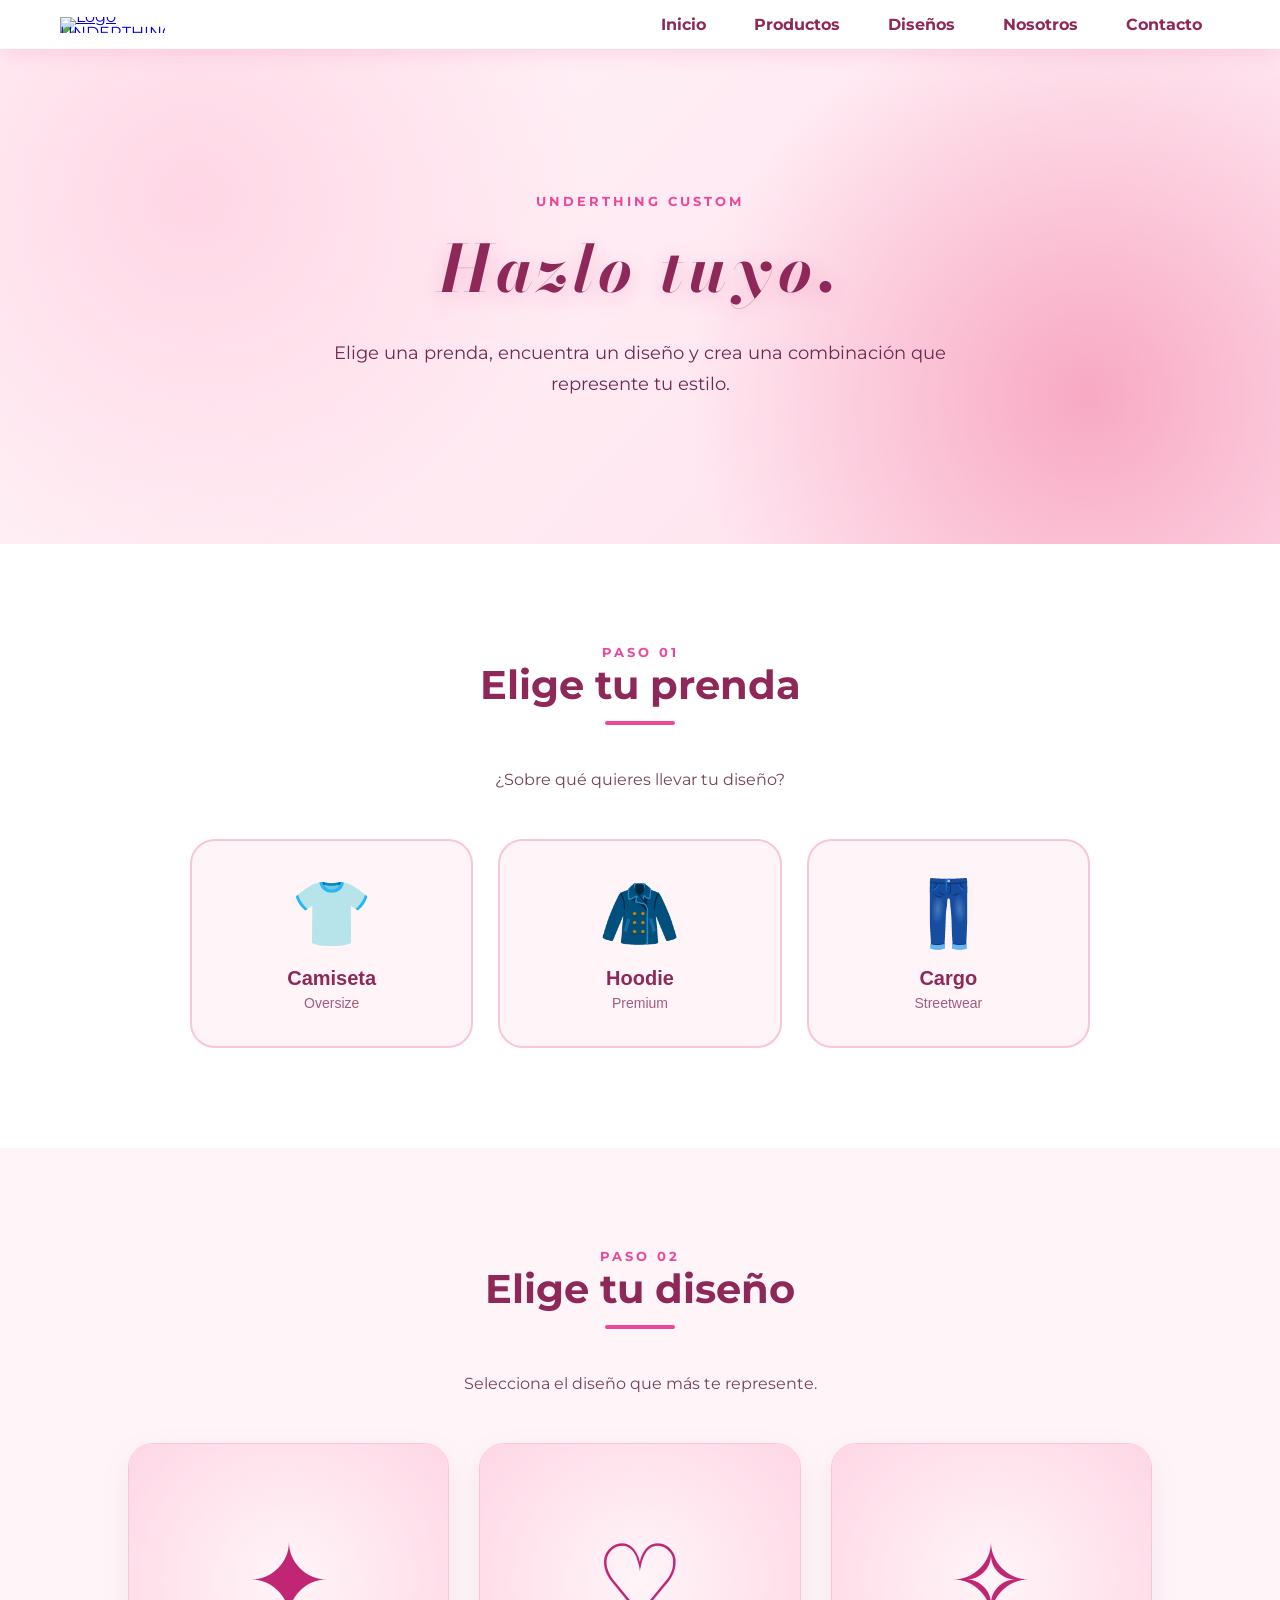
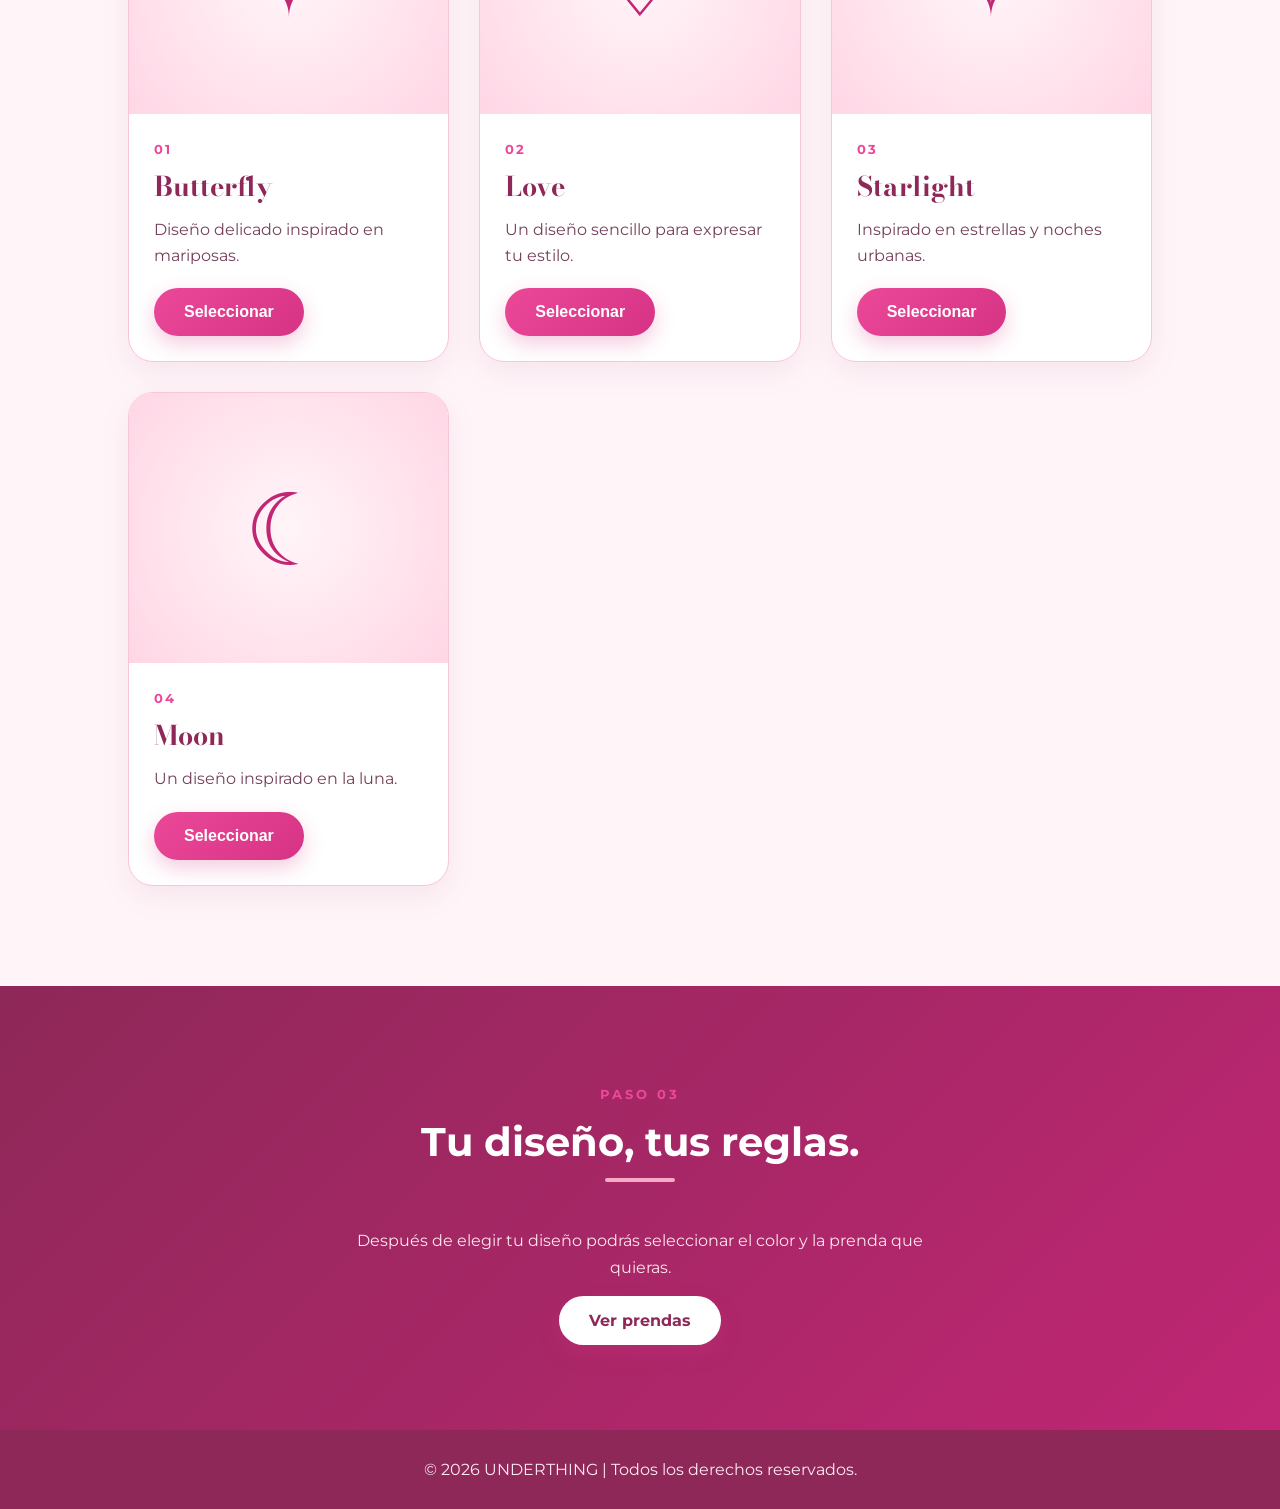
==== diseños.html @ ba946a66 "Actualización página UnderThing" ====
<!DOCTYPE html>
<html lang="es">

<head>

    <meta charset="UTF-8">
    <meta name="viewport" content="width=device-width, initial-scale=1.0">

    <title>Diseños | UNDERTHING</title>

    <link rel="preconnect" href="https://fonts.googleapis.com">
    <link rel="preconnect" href="https://fonts.gstatic.com" crossorigin>

    <link href="https://fonts.googleapis.com/css2?family=Bodoni+Moda:ital,opsz,wght@1,6..96,700&family=Montserrat:wght@400;500;600;700&display=swap" rel="stylesheet">

    <link rel="stylesheet" href="css/style.css">

</head>


<body>


<header>

    <div class="logo">

        <a href="index.html">

            <img src="img/logo.png" alt="Logo UNDERTHING">

        </a>

    </div>


    <nav>

        <ul>

            <li>
                <a href="index.html">Inicio</a>
            </li>

            <li>
                <a href="productos.html">Productos</a>
            </li>

            <li>
                <a href="diseños.html">Diseños</a>
            </li>

            <li>
                <a href="index.html#nosotros">Nosotros</a>
            </li>

            <li>
                <a href="index.html#contacto">Contacto</a>
            </li>

        </ul>

    </nav>

</header>


<section class="disenos-hero">

    <p class="mini-titulo">UNDERTHING CUSTOM</p>

    <h1>Hazlo tuyo.</h1>

    <p>
        Elige una prenda, encuentra un diseño
        y crea una combinación que represente tu estilo.
    </p>

</section>


<section class="selector-prenda">

    <div class="titulo-seccion">

        <p class="mini-titulo">PASO 01</p>

        <h2>Elige tu prenda</h2>

        <p>
            ¿Sobre qué quieres llevar tu diseño?
        </p>

    </div>


    <div class="prendas-selector">


        <button class="prenda-opcion">

            <span>👕</span>

            <strong>Camiseta</strong>

            <small>Oversize</small>

        </button>


        <button class="prenda-opcion">

            <span>🧥</span>

            <strong>Hoodie</strong>

            <small>Premium</small>

        </button>


        <button class="prenda-opcion">

            <span>👖</span>

            <strong>Cargo</strong>

            <small>Streetwear</small>

        </button>


    </div>

</section>


<section class="galeria-disenos">

    <div class="titulo-seccion">

        <p class="mini-titulo">PASO 02</p>

        <h2>Elige tu diseño</h2>

        <p>
            Selecciona el diseño que más te represente.
        </p>

    </div>


    <div class="disenos-grid">


        <article class="diseno-card">

            <div class="diseno-placeholder">
                ✦
            </div>

            <div class="diseno-info">

                <span>01</span>

                <h3>Butterfly</h3>

                <p>
                    Diseño delicado inspirado en mariposas.
                </p>

                <button class="btn">
                    Seleccionar
                </button>

            </div>

        </article>


        <article class="diseno-card">

            <div class="diseno-placeholder">
                ♡
            </div>

            <div class="diseno-info">

                <span>02</span>

                <h3>Love</h3>

                <p>
                    Un diseño sencillo para expresar tu estilo.
                </p>

                <button class="btn">
                    Seleccionar
                </button>

            </div>

        </article>


        <article class="diseno-card">

            <div class="diseno-placeholder">
                ✧
            </div>

            <div class="diseno-info">

                <span>03</span>

                <h3>Starlight</h3>

                <p>
                    Inspirado en estrellas y noches urbanas.
                </p>

                <button class="btn">
                    Seleccionar
                </button>

            </div>

        </article>


        <article class="diseno-card">

            <div class="diseno-placeholder">
                ☾
            </div>

            <div class="diseno-info">

                <span>04</span>

                <h3>Moon</h3>

                <p>
                    Un diseño inspirado en la luna.
                </p>

                <button class="btn">
                    Seleccionar
                </button>

            </div>

        </article>


    </div>

</section>


<section class="personalizacion">

    <p class="mini-titulo">PASO 03</p>

    <h2>Tu diseño, tus reglas.</h2>

    <p>
        Después de elegir tu diseño podrás seleccionar
        el color y la prenda que quieras.
    </p>

    <a href="productos.html" class="btn">
        Ver prendas
    </a>

</section>


<footer>

    <p>
        © 2026 UNDERTHING | Todos los derechos reservados.
    </p>

</footer>


</body>

</html>
---- css/style.css ----
/* =========================
   RESET
========================= */

* {
    margin: 0;
    padding: 0;
    box-sizing: border-box;
}

html {
    scroll-behavior: smooth;
}

body {
    font-family: 'Montserrat', sans-serif;
    background: #fff5f9;
    color: #4a1933;
}


/* =========================
   HEADER
========================= */

header {
    display: flex;
    justify-content: space-between;
    align-items: center;
    padding: 15px 60px;
    background: rgba(255, 255, 255, 0.95);
    position: sticky;
    top: 0;
    z-index: 1000;
    box-shadow: 0 4px 20px rgba(232, 62, 140, 0.15);
    backdrop-filter: blur(10px);
}


/* =========================
   LOGO
========================= */

.logo img {
    width: 105px;
    height: auto;
    display: block;
    transition: 0.3s ease;
}

.logo img:hover {
    transform: scale(1.05);
}


/* =========================
   MENU
========================= */

nav ul {
    display: flex;
    list-style: none;
    gap: 12px;
}

nav a {
    text-decoration: none;
    color: #8e2858;
    font-weight: bold;
    padding: 10px 18px;
    border-radius: 25px;
    transition: 0.3s ease;
}

nav a:hover {
    background: #ec4899;
    color: white;
    transform: translateY(-2px);
}


/* =========================
   HERO
========================= */

#inicio {
    min-height: 90vh;

    background:
        radial-gradient(circle at 20% 20%, #ffd6e5 0%, transparent 30%),
        radial-gradient(circle at 80% 30%, #f8a9c4 0%, transparent 30%),
        linear-gradient(135deg, #fff5f9, #ffdbea, #f7b6d0);

    display: flex;
    flex-direction: column;
    justify-content: center;
    align-items: center;

    text-align: center;
    position: relative;
    overflow: hidden;
}


/* Decoraciones */

#inicio::before {
    content: "✦";
    position: absolute;
    top: 15%;
    left: 12%;
    font-size: 45px;
    color: #ec4899;
    animation: flotar 3s infinite ease-in-out;
}

#inicio::after {
    content: "♡";
    position: absolute;
    bottom: 15%;
    right: 12%;
    font-size: 60px;
    color: #d63384;
    animation: flotar 4s infinite ease-in-out;
}


/* =========================
   TITULO
========================= */

h1 {
    font-family: 'Bodoni Moda', serif;
    font-style: italic;
    font-size: 75px;
    font-weight: 700;
    letter-spacing: 6px;

    background: linear-gradient(
        90deg,
        #8e2858,
        #ec4899,
        #c02674
    );

    -webkit-text-fill-color: transparent;

    text-shadow: 0 5px 25px rgba(232, 62, 140, 0.25);

    transition: 0.3s ease;
}

h1:hover {
    transform: scale(1.04);
}


/* =========================
   TEXTO HERO
========================= */

#inicio p {
    font-size: 22px;
    margin-top: 20px;
    color: #6f294d;
}


/* =========================
   BOTONES
========================= */

.botones {
    display: flex;
    gap: 18px;
    margin-top: 40px;
}

.btn {
    text-decoration: none;

    background: linear-gradient(
        135deg,
        #ec4899,
        #d63384
    );

    color: white;

    padding: 15px 30px;

    border-radius: 30px;

    font-size: 16px;
    font-weight: bold;

    box-shadow: 0 8px 20px rgba(214, 51, 132, 0.25);

    transition: 0.3s ease;
}

.btn:hover {
    transform: translateY(-5px) scale(1.03);

    box-shadow:
        0 12px 30px rgba(214, 51, 132, 0.35);

    background: linear-gradient(
        135deg,
        #d63384,
        #a61e5c
    );
}


/* =========================
   TITULOS
========================= */

h2 {
    text-align: center;
    font-size: 40px;
    margin-bottom: 45px;
    color: #8e2858;
}

h2::after {
    content: "";
    display: block;

    width: 70px;
    height: 4px;

    background: #ec4899;

    border-radius: 10px;

    margin: 12px auto 0;
}


/* =========================
   SECCIONES
========================= */

section {
    padding: 100px 10%;
}


/* =========================
   PRODUCTOS
========================= */

#productos {
    background: #fff5f9;
}

.catalogo {
    display: grid;

    grid-template-columns:
        repeat(auto-fit, minmax(250px, 1fr));

    gap: 30px;
}


/* =========================
   TARJETAS
========================= */

.tarjeta {
    background: white;

    padding: 35px;

    border-radius: 25px;

    border: 1px solid #f8c5d9;

    box-shadow:
        0 10px 30px rgba(142, 40, 88, 0.08);

    transition: 0.35s ease;

    position: relative;
    overflow: hidden;
}

.tarjeta::before {
    content: "";

    position: absolute;

    top: 0;
    left: 0;

    width: 100%;
    height: 5px;

    background: linear-gradient(
        90deg,
        #ec4899,
        #f8a9c4
    );
}

.tarjeta:hover {
    transform: translateY(-10px);

    box-shadow:
        0 20px 40px rgba(232, 62, 140, 0.2);
}

.tarjeta h3 {
    color: #a61e5c;
    font-size: 23px;
    margin-bottom: 15px;
}

.tarjeta p {
    line-height: 1.7;
    color: #75405a;
}


/* =========================
   NOSOTROS
========================= */

#nosotros {
    background:
        linear-gradient(
            135deg,
            #fce4ee,
            #fff1f6
        );

    text-align: center;
}

#nosotros p {
    max-width: 800px;

    margin: auto;

    line-height: 1.9;

    color: #63334c;

    font-size: 17px;
}


/* =========================
   CONTACTO
========================= */

#contacto {
    text-align: center;
    background: white;
}

#contacto p {
    margin: 15px 0;
    font-size: 18px;
    color: #6f294d;
}


/* =========================
   FOOTER
========================= */

footer {
    background: #8e2858;

    padding: 30px;

    text-align: center;

    color: #ffeaf2;
}


/* =========================
   ANIMACIÓN
========================= */

@keyframes flotar {

    0% {
        transform: translateY(0);
    }

    50% {
        transform: translateY(-15px);
    }

    100% {
        transform: translateY(0);
    }
}


/* =========================
   RESPONSIVE
========================= */

@media (max-width: 768px) {

    header {
        flex-direction: column;
        gap: 15px;
        padding: 15px 20px;
    }

    nav ul {
        flex-wrap: wrap;
        justify-content: center;
        gap: 5px;
    }

    h1 {
        font-size: 48px;
    }

    h2 {
        font-size: 32px;
    }

    #inicio p {
        font-size: 18px;
    }

    .botones {
        flex-direction: column;
        width: 80%;
    }

    .btn {
        text-align: center;
        width: 100%;
    }

    section {
        padding: 70px 7%;
    }
}
/* =========================
   PÁGINA PRODUCTOS
========================= */

.productos-hero {
    min-height: 55vh;

    display: flex;
    flex-direction: column;
    justify-content: center;
    align-items: center;

    text-align: center;

    padding: 80px 10%;

    background:
        radial-gradient(
            circle at 15% 30%,
            #ffd6e5 0%,
            transparent 35%
        ),
        radial-gradient(
            circle at 85% 70%,
            #f8a9c4 0%,
            transparent 35%
        ),
        linear-gradient(
            135deg,
            #fff5f9,
            #ffe0ec
        );
}

.productos-hero h1 {
    font-size: 65px;
    margin: 10px 0 20px;
}

.productos-hero > p:last-child {
    max-width: 600px;
    font-size: 18px;
    color: #6f294d;
    line-height: 1.7;
}


/* =========================
   TEXTOS PEQUEÑOS
========================= */

.mini-titulo {
    color: #ec4899;
    font-size: 13px;
    font-weight: 700;
    letter-spacing: 3px;
    text-transform: uppercase;
}


/* =========================
   TITULO DE SECCIÓN
========================= */

.titulo-seccion {
    text-align: center;
    margin-bottom: 50px;
}

.titulo-seccion p:last-child {
    margin-top: 15px;
    color: #75405a;
}


/* =========================
   CATEGORÍAS
========================= */

.productos {
    background: #fff5f9;
}

.categorias {
    display: grid;

    grid-template-columns:
        repeat(auto-fit, minmax(280px, 1fr));

    gap: 30px;
}


/* =========================
   TARJETA CATEGORÍA
========================= */

.categoria {
    background: white;

    border-radius: 30px;

    overflow: hidden;

    border: 1px solid #f8c5d9;

    box-shadow:
        0 10px 35px rgba(142, 40, 88, 0.08);

    transition: 0.4s ease;
}

.categoria:hover {
    transform: translateY(-12px);

    box-shadow:
        0 20px 45px rgba(232, 62, 140, 0.2);
}


/* =========================
   IMAGEN CATEGORÍA
========================= */

.categoria-imagen {
    height: 260px;

    display: flex;
    justify-content: center;
    align-items: center;

    background:
        linear-gradient(
            135deg,
            #ffd6e5,
            #f8a9c4
        );

    overflow: hidden;
}

.categoria-imagen span {
    font-size: 100px;

    transition: 0.4s ease;
}

.categoria:hover .categoria-imagen span {
    transform: scale(1.15) rotate(-5deg);
}


/* =========================
   CONTENIDO CATEGORÍA
========================= */

.categoria-contenido {
    padding: 30px;
}

.numero {
    color: #ec4899;
    font-size: 13px;
    font-weight: bold;
    letter-spacing: 2px;
}

.categoria h3 {
    font-family: 'Bodoni Moda', serif;

    font-size: 32px;

    color: #8e2858;

    margin: 8px 0 12px;
}

.categoria-contenido > p:not(.numero) {
    color: #75405a;

    line-height: 1.7;

    margin-bottom: 25px;
}


/* =========================
   COLECCIONES
========================= */

.coleccion {
    background: white;
}

.coleccion-rosa {
    background:
        linear-gradient(
            135deg,
            #fff1f6,
            #ffe0ec
        );
}


/* =========================
   GRID PRODUCTOS
========================= */

.productos-grid {
    display: grid;

    grid-template-columns:
        repeat(auto-fit, minmax(250px, 1fr));

    gap: 30px;
}


/* =========================
   PRODUCTO
========================= */

.producto-card {
    background: #fff5f9;

    border-radius: 25px;

    overflow: hidden;

    border: 1px solid #f8c5d9;

    transition: 0.35s ease;
}

.producto-card:hover {
    transform: translateY(-8px);

    box-shadow:
        0 15px 35px rgba(232, 62, 140, 0.15);
}


/* =========================
   PLACEHOLDER IMAGEN
========================= */

.producto-placeholder {
    height: 280px;

    display: flex;
    justify-content: center;
    align-items: center;

    font-size: 90px;

    background:
        linear-gradient(
            135deg,
            #ffd6e5,
            #f8a9c4
        );
}


/* =========================
   INFORMACIÓN PRODUCTO
========================= */

.producto-info {
    padding: 25px;
}

.producto-info h3 {
    color: #8e2858;

    font-size: 21px;

    margin-bottom: 10px;
}

.producto-info p {
    color: #75405a;

    line-height: 1.6;

    margin-bottom: 20px;
}


/* =========================
   BOTONES
========================= */

.producto-info .btn {
    border: none;

    cursor: pointer;

    display: inline-block;
}


/* =========================
   CTA DISEÑOS
========================= */

.cta-disenos {
    text-align: center;

    background:
        linear-gradient(
            135deg,
            #8e2858,
            #c02674
        );

    color: white;
}

.cta-disenos h2 {
    color: white;

    margin-top: 15px;
}

.cta-disenos h2::after {
    background: #f8a9c4;
}

.cta-disenos > p:not(.mini-titulo) {
    max-width: 600px;

    margin: 0 auto 30px;

    line-height: 1.7;

    color: #ffe5ef;
}

.cta-disenos .btn {
    background: white;

    color: #8e2858;
}

.cta-disenos .btn:hover {
    background: #ffd6e5;

    color: #8e2858;
}


/* =========================
   RESPONSIVE PRODUCTOS
========================= */

@media (max-width: 768px) {

    .productos-hero h1 {
        font-size: 45px;
    }

    .categoria-imagen {
        height: 220px;
    }

    .producto-placeholder {
        height: 240px;
    }

}
/* =========================
   LOGO DEL HEADER
========================= */

.logo {
    display: flex;
    align-items: center;
}

.logo a {
    display: block;
    line-height: 0;
}

.logo img {
    width: 105px !important;
    height: auto !important;
    display: block;
    object-fit: contain;
    opacity: 1;
    filter: none;
}
/* =========================
   ARREGLO TÍTULOS UNDERTHING
========================= */

h1 {
    background: none;
    color: #8e2858;

    -webkit-text-fill-color: #8e2858;

    text-shadow: 0 5px 20px rgba(232, 62, 140, 0.25);
}
/* =========================
   PÁGINA DE DISEÑOS
========================= */

.disenos-hero {
    min-height: 55vh;

    display: flex;
    flex-direction: column;
    justify-content: center;
    align-items: center;

    text-align: center;

    padding: 80px 10%;

    background:
        radial-gradient(
            circle at 15% 30%,
            #ffd6e5 0%,
            transparent 35%
        ),
        radial-gradient(
            circle at 85% 70%,
            #f8a9c4 0%,
            transparent 35%
        ),
        linear-gradient(
            135deg,
            #fff5f9,
            #ffe0ec
        );
}

.disenos-hero h1 {
    font-size: 65px;
    margin: 10px 0 20px;

    background: none;
    color: #8e2858;

    -webkit-text-fill-color: #8e2858;
}

.disenos-hero > p:last-child {
    max-width: 650px;

    font-size: 18px;

    color: #6f294d;

    line-height: 1.7;
}


/* =========================
   SELECTOR DE PRENDA
========================= */

.selector-prenda {
    background: white;
}

.prendas-selector {
    display: grid;

    grid-template-columns:
        repeat(auto-fit, minmax(220px, 1fr));

    gap: 25px;

    max-width: 900px;

    margin: auto;
}


/* =========================
   OPCIONES DE PRENDA
========================= */

.prenda-opcion {
    border: 2px solid #f8c5d9;

    background: #fff5f9;

    border-radius: 25px;

    padding: 35px 20px;

    display: flex;
    flex-direction: column;
    align-items: center;

    cursor: pointer;

    color: #8e2858;

    transition: 0.35s ease;
}

.prenda-opcion span {
    font-size: 65px;

    margin-bottom: 15px;

    transition: 0.35s ease;
}

.prenda-opcion strong {
    font-size: 20px;

    margin-bottom: 5px;
}

.prenda-opcion small {
    color: #a45b7d;

    font-size: 14px;
}

.prenda-opcion:hover {
    background: linear-gradient(
        135deg,
        #ffd6e5,
        #f8a9c4
    );

    border-color: #ec4899;

    transform: translateY(-8px);

    box-shadow:
        0 15px 35px rgba(232, 62, 140, 0.18);
}

.prenda-opcion:hover span {
    transform: scale(1.12);
}


/* =========================
   GALERÍA DE DISEÑOS
========================= */

.galeria-disenos {
    background: #fff5f9;
}

.disenos-grid {
    display: grid;

    grid-template-columns:
        repeat(auto-fit, minmax(240px, 1fr));

    gap: 30px;
}


/* =========================
   TARJETA DISEÑO
========================= */

.diseno-card {
    background: white;

    border-radius: 25px;

    overflow: hidden;

    border: 1px solid #f8c5d9;

    box-shadow:
        0 10px 30px rgba(142, 40, 88, 0.08);

    transition: 0.35s ease;
}

.diseno-card:hover {
    transform: translateY(-10px);

    box-shadow:
        0 20px 40px rgba(232, 62, 140, 0.18);
}


/* =========================
   ESPACIO PARA DISEÑO
========================= */

.diseno-placeholder {
    height: 270px;

    display: flex;

    justify-content: center;

    align-items: center;

    font-family: 'Bodoni Moda', serif;

    font-size: 100px;

    color: #c02674;

    background:
        radial-gradient(
            circle at center,
            #fff5f9,
            #ffd6e5
        );

    transition: 0.4s ease;
}

.diseno-card:hover .diseno-placeholder {
    transform: scale(1.03);
}


/* =========================
   INFORMACIÓN DISEÑO
========================= */

.diseno-info {
    padding: 25px;
}

.diseno-info > span {
    color: #ec4899;

    font-size: 13px;

    font-weight: bold;

    letter-spacing: 2px;
}

.diseno-info h3 {
    font-family: 'Bodoni Moda', serif;

    font-size: 27px;

    color: #8e2858;

    margin: 8px 0 10px;
}

.diseno-info p {
    color: #75405a;

    line-height: 1.6;

    margin-bottom: 20px;
}

.diseno-info .btn {
    border: none;

    cursor: pointer;

    display: inline-block;
}


/* =========================
   PERSONALIZACIÓN
========================= */

.personalizacion {
    text-align: center;

    background:
        linear-gradient(
            135deg,
            #8e2858,
            #c02674
        );

    color: white;
}

.personalizacion h2 {
    color: white;

    margin-top: 15px;
}

.personalizacion h2::after {
    background: #f8a9c4;
}

.personalizacion > p:not(.mini-titulo) {
    max-width: 600px;

    margin: 0 auto 30px;

    color: #ffe5ef;

    line-height: 1.7;
}

.personalizacion .btn {
    background: white;

    color: #8e2858;
}

.personalizacion .btn:hover {
    background: #ffd6e5;
}


/* =========================
   RESPONSIVE DISEÑOS
========================= */

@media (max-width: 768px) {

    .disenos-hero h1 {
        font-size: 45px;
    }

    .diseno-placeholder {
        height: 230px;
    }

    .prenda-opcion span {
        font-size: 55px;
    }

}
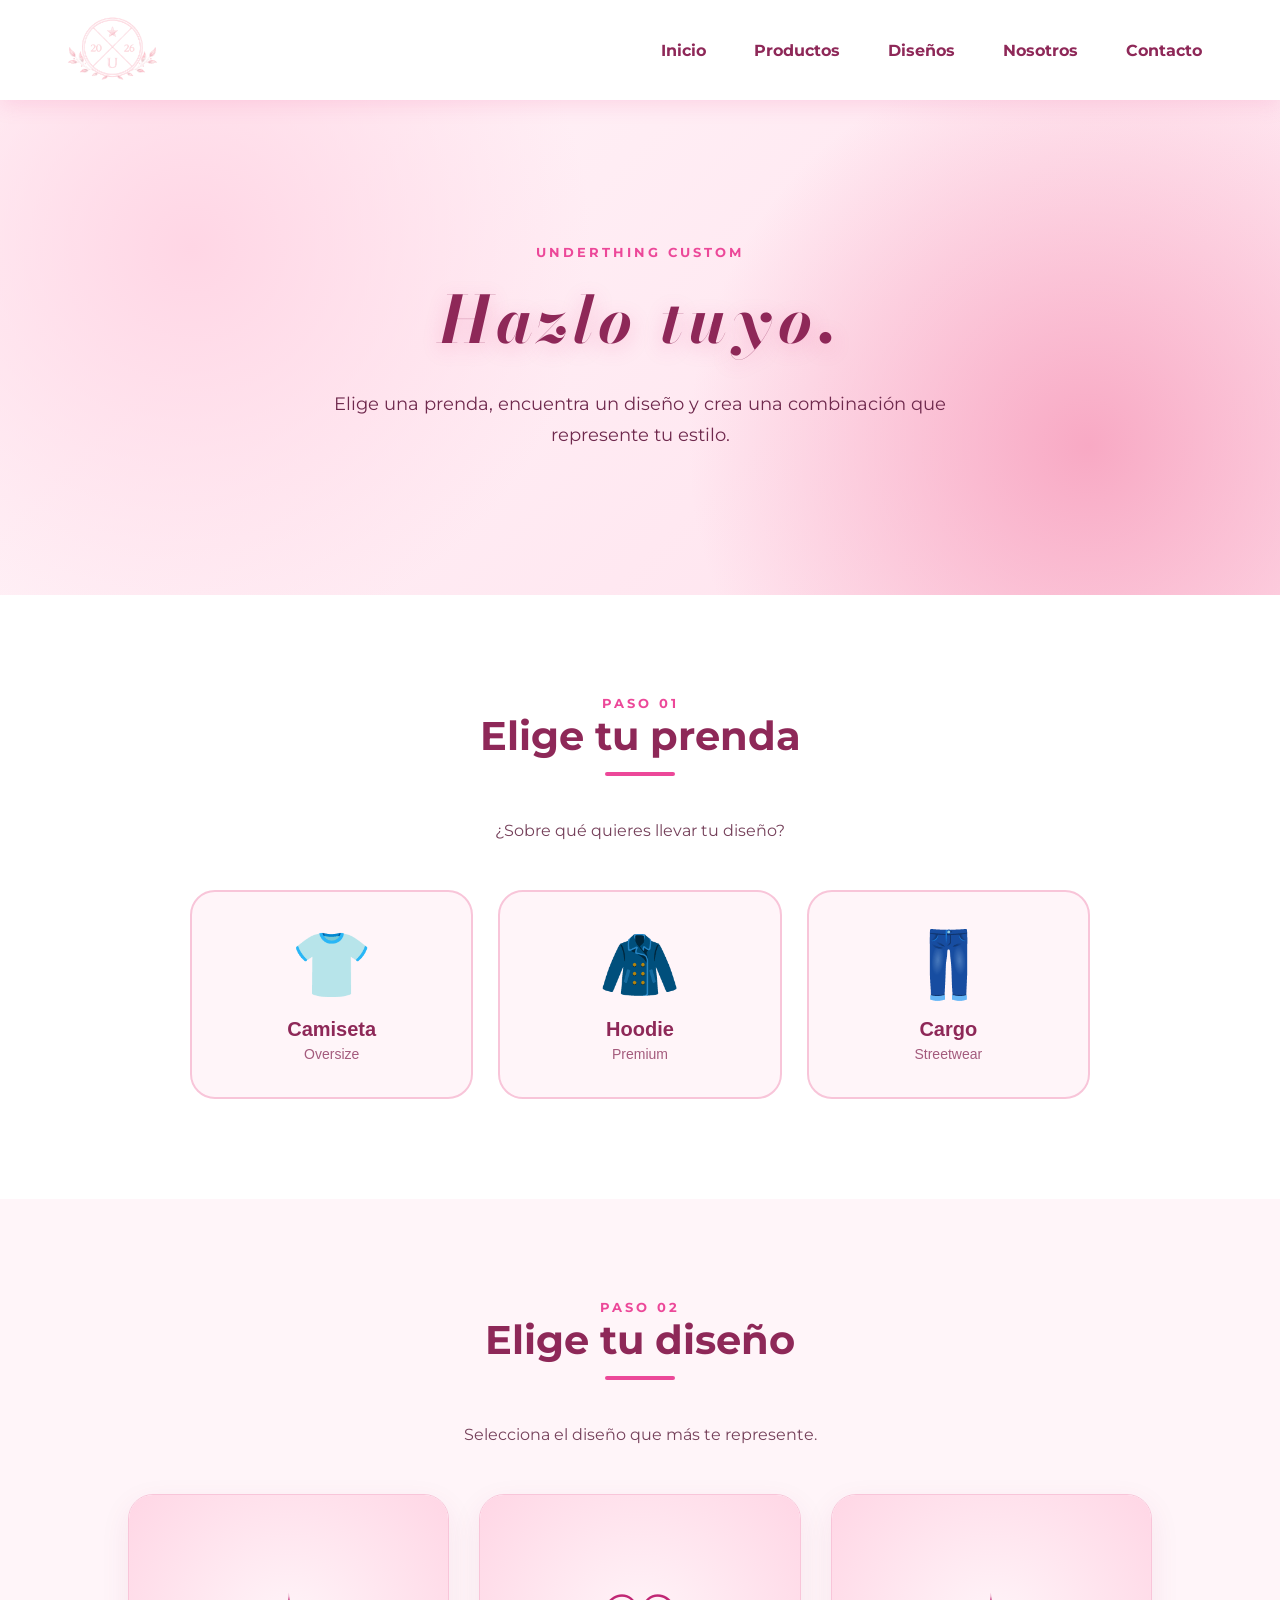
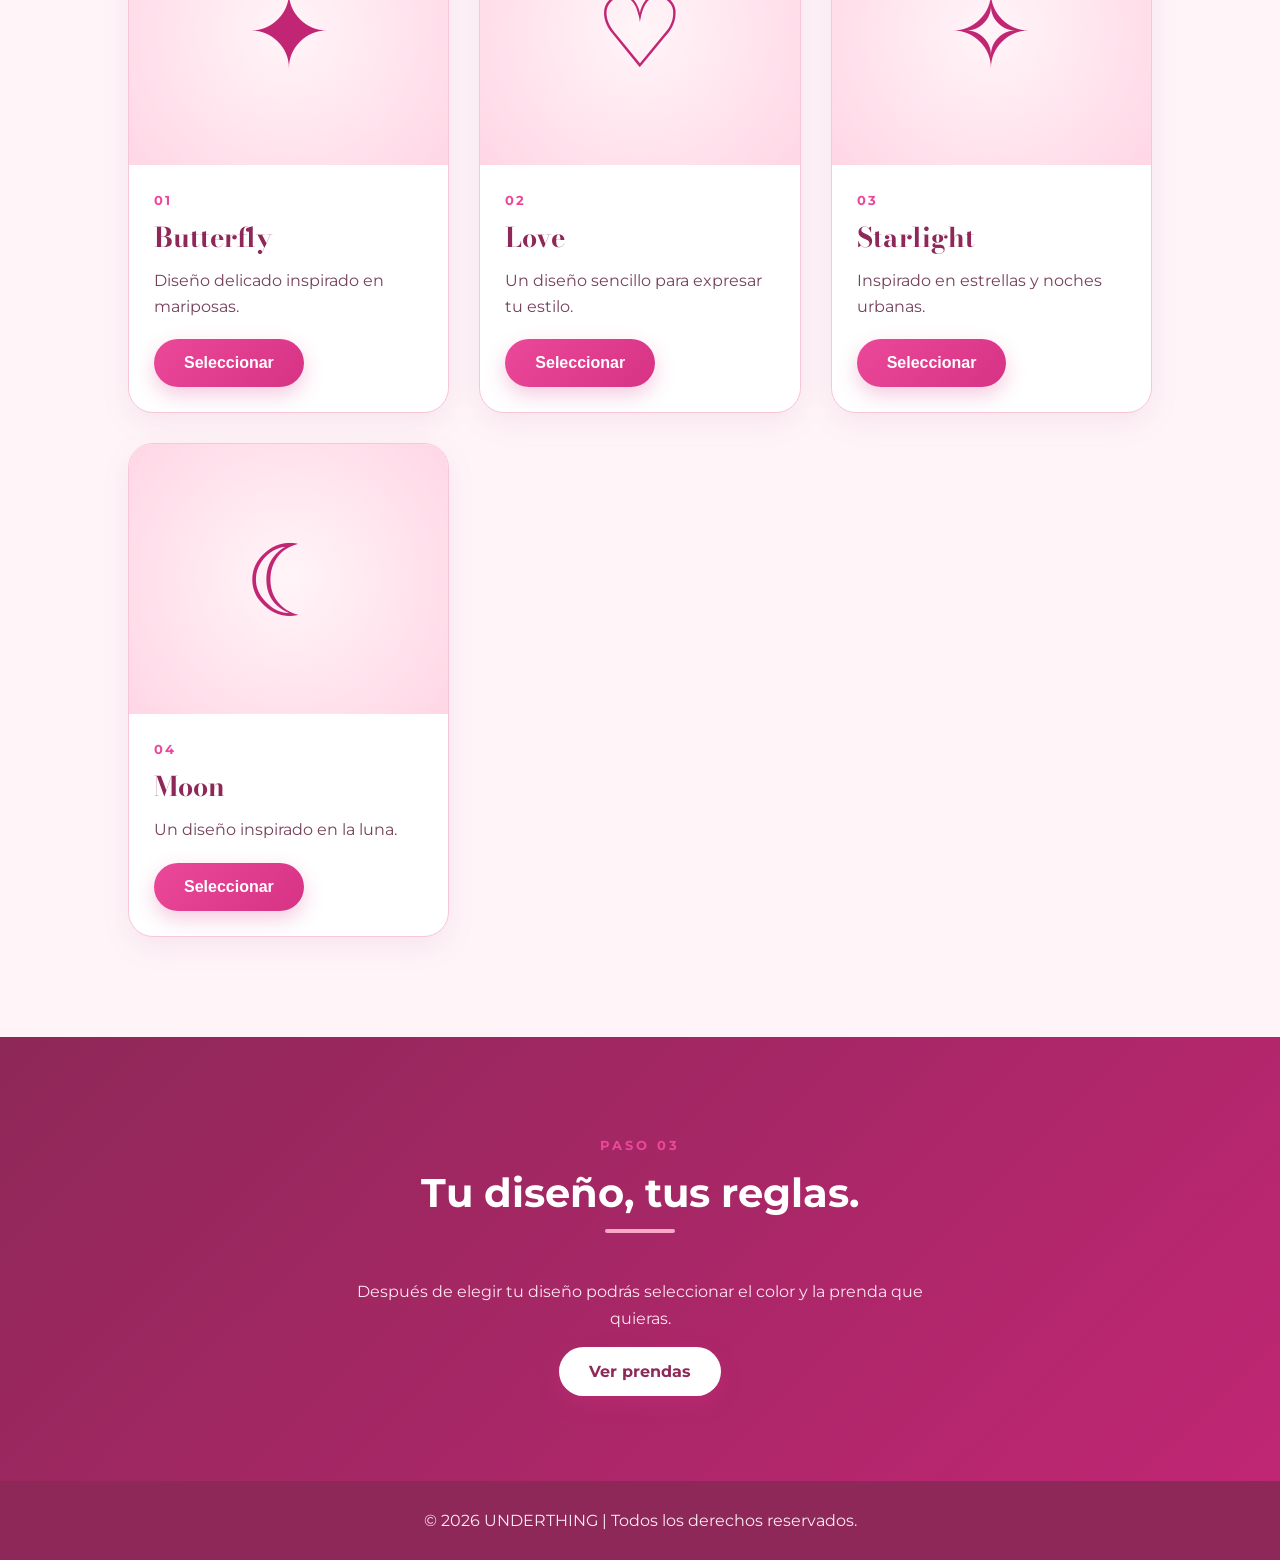
==== commit 9d5c53ff: "correccion logo en productos y diseños" ====
--- a/diseños.html
+++ b/diseños.html
@@ -7,6 +7,7 @@
     <meta name="viewport" content="width=device-width, initial-scale=1.0">
 
     <title>Diseños | UNDERTHING</title>
+    <link rel="icon" type="image/png" href="img/Logo.png">
 
     <link rel="preconnect" href="https://fonts.googleapis.com">
     <link rel="preconnect" href="https://fonts.gstatic.com" crossorigin>
@@ -27,7 +28,7 @@
 
         <a href="index.html">
 
-            <img src="img/logo.png" alt="Logo UNDERTHING">
+            <img src="img/Logo.png" alt="Logo UNDERTHING">
 
         </a>
 
--- a/css/style.css
+++ b/css/style.css
@@ -11,7 +11,30 @@
 html {
     scroll-behavior: smooth;
 }
-
+/* =========================
+   COLORES OFICIALES
+   UNDERTHING
+========================= */
+
+:root {
+    --rosa-principal: #EC4899;
+    --rosa-oscuro: #8E2858;
+    --rosa-profundo: #C02674;
+
+    --rosa-claro: #FFD6E5;
+    --rosa-suave: #FFF5F9;
+    --rosa-medio: #F8A9C4;
+
+    --blanco: #FFFFFF;
+    --crema: #FFF0F6;
+
+    --texto: #75405A;
+    --texto-suave: #95627B;
+
+    --borde: #F8C5D9;
+
+    --sombra: rgba(232, 62, 140, 0.18);
+}
 body {
     font-family: 'Montserrat', sans-serif;
     background: #fff5f9;
@@ -1184,4 +1207,476 @@
         font-size: 55px;
     }
 
-}+}
+/* =========================
+   INICIO — PRESENTACIÓN
+========================= */
+
+.presentacion {
+    display: grid;
+    grid-template-columns: 1.2fr 0.8fr;
+    gap: 60px;
+    align-items: center;
+
+    background: white;
+}
+
+.presentacion-texto h2 {
+    text-align: left;
+    font-family: 'Bodoni Moda', serif;
+    font-size: 50px;
+    color: #8e2858;
+    line-height: 1.15;
+    margin: 15px 0 25px;
+}
+
+.presentacion-texto h2::after {
+    display: none;
+}
+
+.presentacion-texto > p:not(.mini-titulo) {
+    max-width: 600px;
+    color: #75405a;
+    line-height: 1.8;
+    margin-bottom: 30px;
+}
+
+.presentacion-frase {
+    min-height: 350px;
+
+    display: flex;
+    flex-direction: column;
+    justify-content: center;
+    align-items: center;
+
+    text-align: center;
+
+    border-radius: 35px;
+
+    background:
+        radial-gradient(circle, #f8a9c4, #ec4899);
+
+    color: white;
+
+    box-shadow:
+        0 20px 45px rgba(232, 62, 140, 0.2);
+
+    transform: rotate(2deg);
+}
+
+.presentacion-frase span {
+    font-size: 55px;
+}
+
+.presentacion-frase p {
+    font-family: 'Bodoni Moda', serif;
+    font-style: italic;
+    font-size: 32px;
+    line-height: 1.3;
+}
+
+
+/* =========================
+   PRODUCTOS DESTACADOS
+========================= */
+
+.destacados {
+    background: #fff5f9;
+}
+
+.destacados-grid {
+    display: grid;
+
+    grid-template-columns:
+        repeat(3, 1fr);
+
+    gap: 25px;
+
+    margin-bottom: 45px;
+}
+
+.destacado-card {
+    background: white;
+
+    padding: 30px;
+
+    border-radius: 25px;
+
+    border: 1px solid #f8c5d9;
+
+    display: flex;
+    flex-direction: column;
+
+    gap: 25px;
+
+    transition: 0.35s ease;
+}
+
+.destacado-card:hover {
+    transform: translateY(-10px);
+
+    box-shadow:
+        0 18px 40px rgba(232, 62, 140, 0.15);
+}
+
+.destacado-icon {
+    height: 190px;
+
+    display: flex;
+    justify-content: center;
+    align-items: center;
+
+    border-radius: 20px;
+
+    font-size: 80px;
+
+    background:
+        linear-gradient(
+            135deg,
+            #ffd6e5,
+            #f8a9c4
+        );
+}
+
+.destacado-card span {
+    font-size: 12px;
+    letter-spacing: 2px;
+    font-weight: bold;
+    color: #ec4899;
+}
+
+.destacado-card h3 {
+    font-family: 'Bodoni Moda', serif;
+
+    font-size: 30px;
+
+    color: #8e2858;
+
+    margin: 8px 0 10px;
+}
+
+.destacado-card p {
+    color: #75405a;
+
+    line-height: 1.6;
+
+    margin-bottom: 15px;
+}
+
+.destacado-card a {
+    color: #c02674;
+
+    text-decoration: none;
+
+    font-weight: bold;
+
+    transition: 0.3s ease;
+}
+
+.destacado-card a:hover {
+    color: #8e2858;
+
+    padding-left: 5px;
+}
+
+
+/* =========================
+   CENTRAR
+========================= */
+
+.centrar {
+    text-align: center;
+}
+
+
+/* =========================
+   SECCIÓN DISEÑOS
+========================= */
+
+.seccion-disenos {
+    min-height: 500px;
+
+    display: grid;
+
+    grid-template-columns: 1fr 1fr;
+
+    align-items: center;
+
+    gap: 60px;
+
+    background:
+        linear-gradient(
+            135deg,
+            #8e2858,
+            #c02674
+        );
+
+    color: white;
+
+    overflow: hidden;
+}
+
+.seccion-disenos h2 {
+    text-align: left;
+
+    color: white;
+
+    font-family: 'Bodoni Moda', serif;
+
+    font-size: 52px;
+
+    line-height: 1.15;
+
+    margin: 15px 0 25px;
+}
+
+.seccion-disenos h2::after {
+    display: none;
+}
+
+.seccion-disenos > div:first-child > p:not(.mini-titulo) {
+    max-width: 550px;
+
+    color: #ffe5ef;
+
+    line-height: 1.8;
+
+    margin-bottom: 30px;
+}
+
+.seccion-disenos .btn {
+    background: white;
+
+    color: #8e2858;
+}
+
+.seccion-disenos .btn:hover {
+    background: #ffd6e5;
+}
+
+
+/* =========================
+   DECORACIÓN DISEÑOS
+========================= */
+
+.disenos-decoracion {
+    min-height: 350px;
+
+    display: flex;
+
+    justify-content: center;
+
+    align-items: center;
+
+    gap: 30px;
+
+    position: relative;
+}
+
+.disenos-decoracion span {
+    width: 120px;
+    height: 160px;
+
+    display: flex;
+
+    justify-content: center;
+    align-items: center;
+
+    border: 2px solid rgba(255,255,255,0.5);
+
+    border-radius: 25px;
+
+    font-size: 50px;
+
+    color: #ffd6e5;
+
+    transition: 0.4s ease;
+}
+
+.disenos-decoracion span:nth-child(1) {
+    transform: rotate(-12deg);
+}
+
+.disenos-decoracion span:nth-child(2) {
+    transform: translateY(-30px);
+}
+
+.disenos-decoracion span:nth-child(3) {
+    transform: rotate(12deg);
+}
+
+.disenos-decoracion span:hover {
+    transform: translateY(-15px) scale(1.05);
+}
+
+
+/* =========================
+   NOSOTROS — MEJORADO
+========================= */
+
+#nosotros {
+    background: white;
+
+    text-align: center;
+}
+
+#nosotros h2 {
+    margin-top: 15px;
+}
+
+#nosotros p:last-child {
+    max-width: 800px;
+
+    margin: auto;
+
+    color: #63334c;
+
+    font-size: 17px;
+
+    line-height: 1.9;
+}
+
+
+/* =========================
+   CONTACTO — MEJORADO
+========================= */
+
+#contacto {
+    background: #fff5f9;
+
+    text-align: center;
+}
+
+#contacto h2 {
+    margin-top: 15px;
+}
+
+#contacto p:not(.mini-titulo) {
+    margin: 15px 0;
+
+    color: #6f294d;
+
+    font-size: 17px;
+}
+
+
+/* =========================
+   RESPONSIVE INICIO
+========================= */
+
+@media (max-width: 768px) {
+
+    .presentacion {
+        grid-template-columns: 1fr;
+        gap: 40px;
+    }
+
+    .presentacion-texto h2 {
+        font-size: 40px;
+    }
+
+    .presentacion-frase {
+        min-height: 280px;
+    }
+
+    .destacados-grid {
+        grid-template-columns: 1fr;
+    }
+
+    .seccion-disenos {
+        grid-template-columns: 1fr;
+        gap: 30px;
+    }
+
+    .seccion-disenos h2 {
+        font-size: 40px;
+    }
+
+    .disenos-decoracion {
+        min-height: 250px;
+    }
+
+    .disenos-decoracion span {
+        width: 90px;
+        height: 130px;
+        font-size: 35px;
+    }
+
+}
+ /* =========================
+   IMÁGENES DE PRODUCTOS
+========================= */
+
+.producto-placeholder {
+    overflow: hidden;
+    position: relative;
+}
+
+.producto-placeholder img {
+    width: 100%;
+    height: 100%;
+
+    object-fit: cover;
+
+    display: block;
+
+    transition: transform 0.5s ease;
+}
+
+/* Efecto al pasar el mouse */
+
+.producto-card:hover .producto-placeholder img {
+    transform: scale(1.06);
+}
+
+
+/* =========================
+   IMÁGENES DE CATEGORÍAS
+========================= */
+
+.categoria-imagen {
+    width: 100%;
+    height: 230px;
+    overflow: hidden;
+    display: flex;
+    justify-content: center;
+    align-items: center;
+    background: #fce4ef;
+}
+
+.categoria-imagen img {
+    width: 100%;
+    height: 100%;
+    object-fit: cover;
+}
+/* =========================
+   IMÁGENES RESPONSIVE
+========================= */
+
+@media (max-width: 768px) {
+
+    .producto-placeholder img {
+        object-fit: cover;
+    }
+
+    .categoria-imagen img {
+        object-fit: cover;
+    }
+
+}
+.categoria-imagen {
+    width: 100%;
+    height: 230px;
+    overflow: hidden;
+    display: flex;
+    align-items: center;
+    justify-content: center;
+    background: #fce5f0;
+}
+
+.categoria-imagen img {
+    width: 100%;
+    height: 100%;
+    object-fit: contain;
+    display: block;
+}
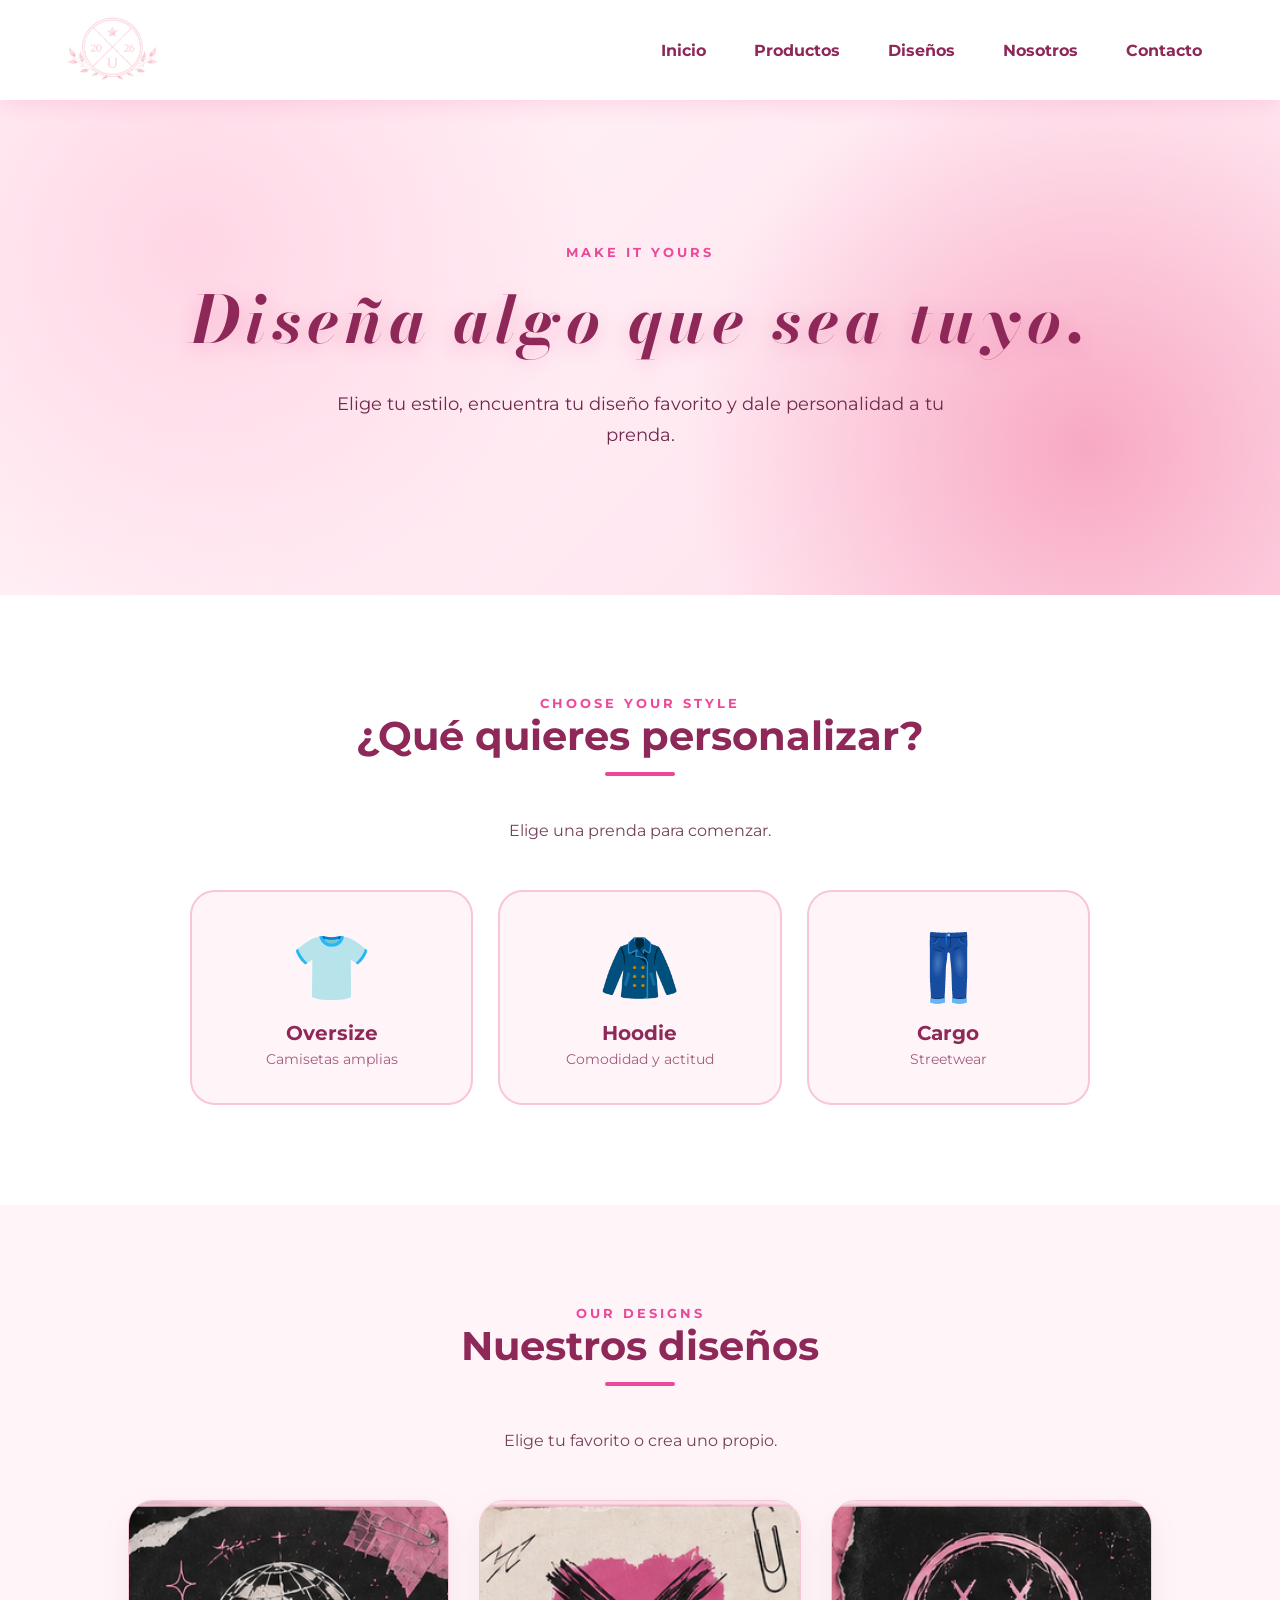
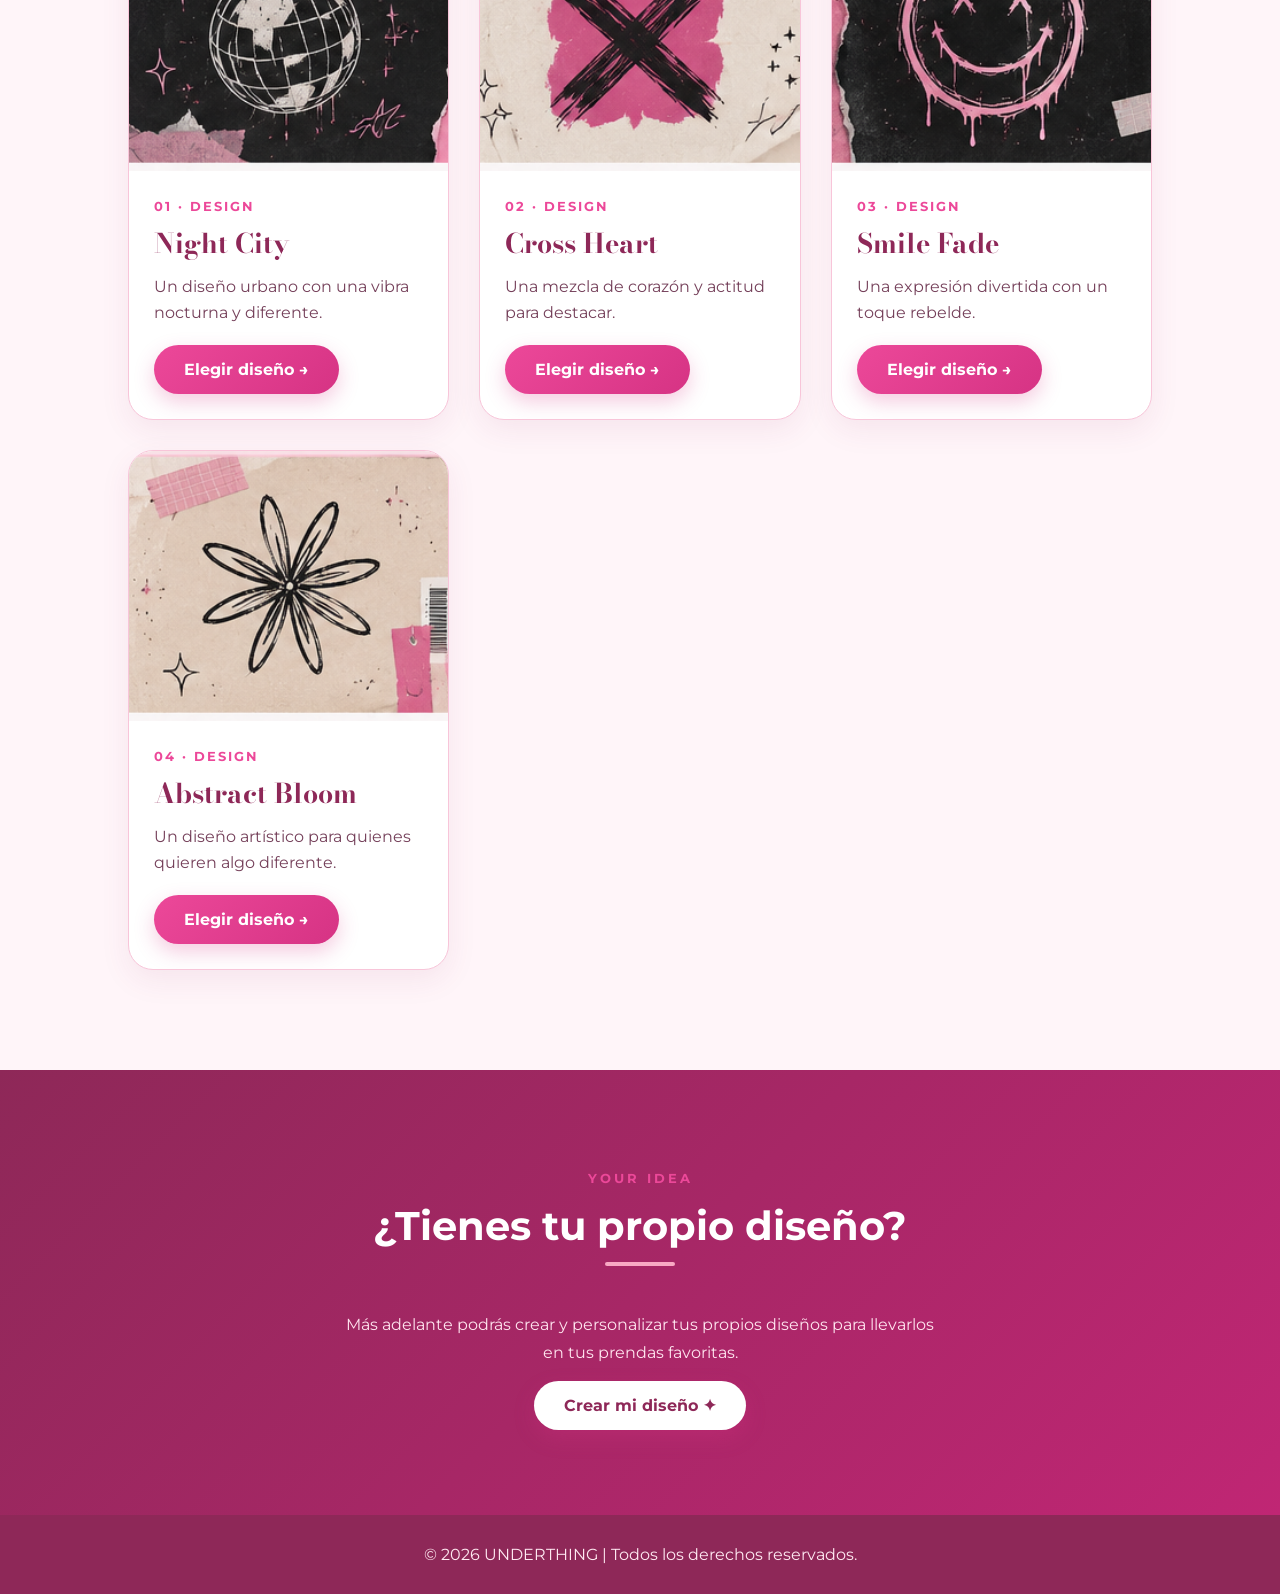
==== commit ac3cb97b: "Actualización de la página" ====
--- a/diseños.html
+++ b/diseños.html
@@ -7,28 +7,38 @@
     <meta name="viewport" content="width=device-width, initial-scale=1.0">
 
     <title>Diseños | UNDERTHING</title>
+
     <link rel="icon" type="image/png" href="img/Logo.png">
 
     <link rel="preconnect" href="https://fonts.googleapis.com">
     <link rel="preconnect" href="https://fonts.gstatic.com" crossorigin>
 
-    <link href="https://fonts.googleapis.com/css2?family=Bodoni+Moda:ital,opsz,wght@1,6..96,700&family=Montserrat:wght@400;500;600;700&display=swap" rel="stylesheet">
+    <link
+        href="https://fonts.googleapis.com/css2?family=Bodoni+Moda:ital,opsz,wght@1,6..96,700&family=Montserrat:wght@400;500;600;700&display=swap"
+        rel="stylesheet"
+    >
 
     <link rel="stylesheet" href="css/style.css">
 
 </head>
 
-
 <body>
 
 
+<!-- =========================
+     HEADER
+========================= -->
+
 <header>
 
     <div class="logo">
 
         <a href="index.html">
 
-            <img src="img/Logo.png" alt="Logo UNDERTHING">
+            <img
+                src="img/Logo.png"
+                alt="Logo UNDERTHING"
+            >
 
         </a>
 
@@ -40,23 +50,33 @@
         <ul>
 
             <li>
-                <a href="index.html">Inicio</a>
+                <a href="index.html">
+                    Inicio
+                </a>
             </li>
 
             <li>
-                <a href="productos.html">Productos</a>
+                <a href="productos.html">
+                    Productos
+                </a>
             </li>
 
             <li>
-                <a href="diseños.html">Diseños</a>
+                <a href="diseños.html">
+                    Diseños
+                </a>
             </li>
 
             <li>
-                <a href="index.html#nosotros">Nosotros</a>
+                <a href="index.html#nosotros">
+                    Nosotros
+                </a>
             </li>
 
             <li>
-                <a href="index.html#contacto">Contacto</a>
+                <a href="index.html#contacto">
+                    Contacto
+                </a>
             </li>
 
         </ul>
@@ -66,30 +86,46 @@
 </header>
 
 
+<!-- =========================
+     HERO DISEÑOS
+========================= -->
+
 <section class="disenos-hero">
 
-    <p class="mini-titulo">UNDERTHING CUSTOM</p>
-
-    <h1>Hazlo tuyo.</h1>
+    <p class="mini-titulo">
+        MAKE IT YOURS
+    </p>
+
+    <h1>
+        Diseña algo que sea tuyo.
+    </h1>
 
     <p>
-        Elige una prenda, encuentra un diseño
-        y crea una combinación que represente tu estilo.
+        Elige tu estilo, encuentra tu diseño favorito
+        y dale personalidad a tu prenda.
     </p>
 
 </section>
 
 
+<!-- =========================
+     SELECTOR
+========================= -->
+
 <section class="selector-prenda">
 
     <div class="titulo-seccion">
 
-        <p class="mini-titulo">PASO 01</p>
-
-        <h2>Elige tu prenda</h2>
+        <p class="mini-titulo">
+            CHOOSE YOUR STYLE
+        </p>
+
+        <h2>
+            ¿Qué quieres personalizar?
+        </h2>
 
         <p>
-            ¿Sobre qué quieres llevar tu diseño?
+            Elige una prenda para comenzar.
         </p>
 
     </div>
@@ -98,37 +134,49 @@
     <div class="prendas-selector">
 
 
-        <button class="prenda-opcion">
+        <div class="prenda-opcion">
 
             <span>👕</span>
 
-            <strong>Camiseta</strong>
-
-            <small>Oversize</small>
-
-        </button>
-
-
-        <button class="prenda-opcion">
+            <strong>
+                Oversize
+            </strong>
+
+            <small>
+                Camisetas amplias
+            </small>
+
+        </div>
+
+
+        <div class="prenda-opcion">
 
             <span>🧥</span>
 
-            <strong>Hoodie</strong>
-
-            <small>Premium</small>
-
-        </button>
-
-
-        <button class="prenda-opcion">
+            <strong>
+                Hoodie
+            </strong>
+
+            <small>
+                Comodidad y actitud
+            </small>
+
+        </div>
+
+
+        <div class="prenda-opcion">
 
             <span>👖</span>
 
-            <strong>Cargo</strong>
-
-            <small>Streetwear</small>
-
-        </button>
+            <strong>
+                Cargo
+            </strong>
+
+            <small>
+                Streetwear
+            </small>
+
+        </div>
 
 
     </div>
@@ -136,16 +184,24 @@
 </section>
 
 
+<!-- =========================
+     GALERÍA
+========================= -->
+
 <section class="galeria-disenos">
 
     <div class="titulo-seccion">
 
-        <p class="mini-titulo">PASO 02</p>
-
-        <h2>Elige tu diseño</h2>
+        <p class="mini-titulo">
+            OUR DESIGNS
+        </p>
+
+        <h2>
+            Nuestros diseños
+        </h2>
 
         <p>
-            Selecciona el diseño que más te represente.
+            Elige tu favorito o crea uno propio.
         </p>
 
     </div>
@@ -154,100 +210,152 @@
     <div class="disenos-grid">
 
 
+        <!-- DISEÑO 1 -->
+
         <article class="diseno-card">
 
             <div class="diseno-placeholder">
-                ✦
+
+                <img
+                    src="img/night-city.png"
+                    alt="Diseño Night City"
+                    style="width:100%; height:100%; object-fit:cover;"
+                >
+
             </div>
 
             <div class="diseno-info">
 
-                <span>01</span>
-
-                <h3>Butterfly</h3>
+                <span>
+                    01 · DESIGN
+                </span>
+
+                <h3>
+                    Night City
+                </h3>
 
                 <p>
-                    Diseño delicado inspirado en mariposas.
+                    Un diseño urbano con una vibra
+                    nocturna y diferente.
                 </p>
 
-                <button class="btn">
-                    Seleccionar
-                </button>
+                <a href="#" class="btn">
+                    Elegir diseño →
+                </a>
 
             </div>
 
         </article>
 
 
+        <!-- DISEÑO 2 -->
+
         <article class="diseno-card">
 
             <div class="diseno-placeholder">
-                ♡
+
+                <img
+                    src="img/cross-heart.png"
+                    alt="Diseño Cross Heart"
+                    style="width:100%; height:100%; object-fit:cover;"
+                >
+
             </div>
 
             <div class="diseno-info">
 
-                <span>02</span>
-
-                <h3>Love</h3>
+                <span>
+                    02 · DESIGN
+                </span>
+
+                <h3>
+                    Cross Heart
+                </h3>
 
                 <p>
-                    Un diseño sencillo para expresar tu estilo.
+                    Una mezcla de corazón y actitud
+                    para destacar.
                 </p>
 
-                <button class="btn">
-                    Seleccionar
-                </button>
+                <a href="#" class="btn">
+                    Elegir diseño →
+                </a>
 
             </div>
 
         </article>
 
 
+        <!-- DISEÑO 3 -->
+
         <article class="diseno-card">
 
             <div class="diseno-placeholder">
-                ✧
+
+                <img
+                    src="img/smile-fade.png"
+                    alt="Diseño Smile Fade"
+                    style="width:100%; height:100%; object-fit:cover;"
+                >
+
             </div>
 
             <div class="diseno-info">
 
-                <span>03</span>
-
-                <h3>Starlight</h3>
+                <span>
+                    03 · DESIGN
+                </span>
+
+                <h3>
+                    Smile Fade
+                </h3>
 
                 <p>
-                    Inspirado en estrellas y noches urbanas.
+                    Una expresión divertida con
+                    un toque rebelde.
                 </p>
 
-                <button class="btn">
-                    Seleccionar
-                </button>
+                <a href="#" class="btn">
+                    Elegir diseño →
+                </a>
 
             </div>
 
         </article>
 
 
+        <!-- DISEÑO 4 -->
+
         <article class="diseno-card">
 
             <div class="diseno-placeholder">
-                ☾
+
+                <img
+                    src="img/abstract-bloom.png"
+                    alt="Diseño Abstract Bloom"
+                    style="width:100%; height:100%; object-fit:cover;"
+                >
+
             </div>
 
             <div class="diseno-info">
 
-                <span>04</span>
-
-                <h3>Moon</h3>
+                <span>
+                    04 · DESIGN
+                </span>
+
+                <h3>
+                    Abstract Bloom
+                </h3>
 
                 <p>
-                    Un diseño inspirado en la luna.
+                    Un diseño artístico para quienes
+                    quieren algo diferente.
                 </p>
 
-                <button class="btn">
-                    Seleccionar
-                </button>
+                <a href="#" class="btn">
+                    Elegir diseño →
+                </a>
 
             </div>
 
@@ -259,23 +367,36 @@
 </section>
 
 
+<!-- =========================
+     PERSONALIZACIÓN
+========================= -->
+
 <section class="personalizacion">
 
-    <p class="mini-titulo">PASO 03</p>
-
-    <h2>Tu diseño, tus reglas.</h2>
+    <p class="mini-titulo">
+        YOUR IDEA
+    </p>
+
+    <h2>
+        ¿Tienes tu propio diseño?
+    </h2>
 
     <p>
-        Después de elegir tu diseño podrás seleccionar
-        el color y la prenda que quieras.
+        Más adelante podrás crear y personalizar
+        tus propios diseños para llevarlos en
+        tus prendas favoritas.
     </p>
 
-    <a href="productos.html" class="btn">
-        Ver prendas
+    <a href="#" class="btn">
+        Crear mi diseño ✦
     </a>
 
 </section>
 
+
+<!-- =========================
+     FOOTER
+========================= -->
 
 <footer>
 
--- a/css/style.css
+++ b/css/style.css
@@ -1240,42 +1240,6 @@
     line-height: 1.8;
     margin-bottom: 30px;
 }
-
-.presentacion-frase {
-    min-height: 350px;
-
-    display: flex;
-    flex-direction: column;
-    justify-content: center;
-    align-items: center;
-
-    text-align: center;
-
-    border-radius: 35px;
-
-    background:
-        radial-gradient(circle, #f8a9c4, #ec4899);
-
-    color: white;
-
-    box-shadow:
-        0 20px 45px rgba(232, 62, 140, 0.2);
-
-    transform: rotate(2deg);
-}
-
-.presentacion-frase span {
-    font-size: 55px;
-}
-
-.presentacion-frase p {
-    font-family: 'Bodoni Moda', serif;
-    font-style: italic;
-    font-size: 32px;
-    line-height: 1.3;
-}
-
-
 /* =========================
    PRODUCTOS DESTACADOS
 ========================= */
@@ -1680,3 +1644,56 @@
     object-fit: contain;
     display: block;
 }
+/* =========================
+   IMAGEN PRESENTACIÓN
+========================= */
+
+.presentacion-frase {
+    min-height: 300px;
+    overflow: hidden;
+    border-radius: 35px;
+    transform: rotate(2deg);
+
+    box-shadow:
+        0 20px 45px rgba(232, 62, 140, 0.2);
+}
+
+.presentacion-frase img {
+    width: 100%;
+    height: 100%;
+    min-height: 300px;
+
+    object-fit: cover;
+    display: block;
+
+    border-radius: 35px;
+}
+/* =========================
+   IMÁGENES DESTACADOS
+========================= */
+
+.destacado-icon {
+    height: 190px;
+    display: flex;
+    justify-content: center;
+    align-items: center;
+    border-radius: 20px;
+    background: linear-gradient(
+        135deg,
+        #ffd6e5,
+        #f8a9c4
+    );
+    overflow: hidden;
+}
+
+.destacado-icon img {
+    width: 100%;
+    height: 100%;
+    object-fit: contain;
+    display: block;
+    transition: 0.4s ease;
+}
+
+.destacado-card:hover .destacado-icon img {
+    transform: scale(1.08);
+}
